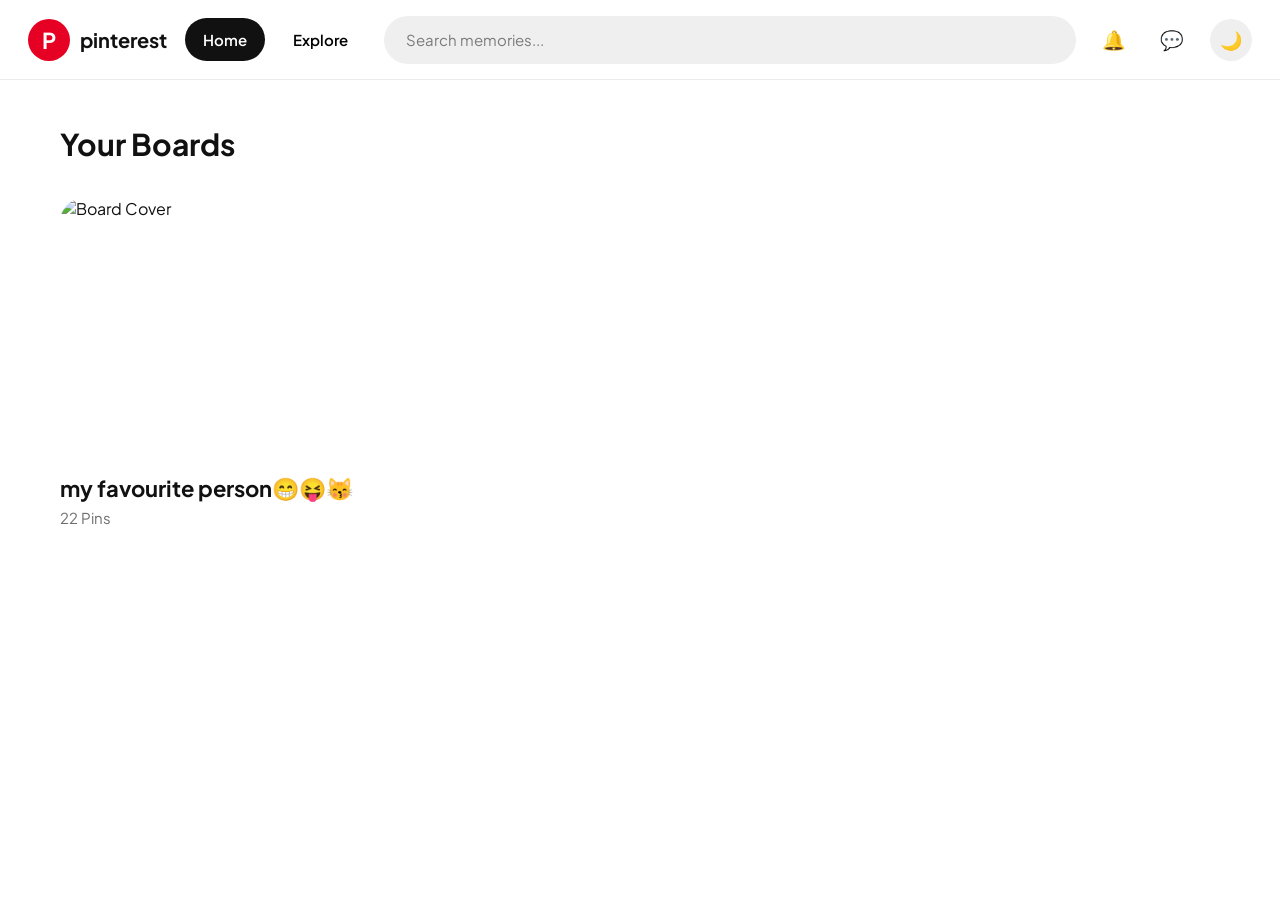
==== index.html @ 060977f8 "Add files via upload" ====
<!DOCTYPE html>
<html lang="en">

<head>

<meta charset="UTF-8">
<meta name="viewport" content="width=device-width, initial-scale=1.0">

<title>our pinterest ❤️</title>

<link rel="stylesheet" href="style.css">

<link rel="preconnect" href="https://fonts.googleapis.com">
<link rel="preconnect" href="https://fonts.gstatic.com" crossorigin>

<link href="https://fonts.googleapis.com/css2?family=Plus+Jakarta+Sans:wght@400;500;600;700;800&family=Bodoni+Moda:wght@400;500;600;700&display=swap" rel="stylesheet">

</head>

<body>

<header class="navbar">

    <div class="logo">
        <div class="logo-circle">P</div>
        <span>pinterest</span>
    </div>

    <nav class="nav-links">

        <button class="active" id="homeButton">
            Home
        </button>

        <button id="exploreButton">
            Explore
        </button>

    </nav>

    <div class="search-area">

        <input
            type="text"
            id="searchBox"
            placeholder="Search memories..."
            autocomplete="off">

    </div>

    <div class="icons">

        <span id="notificationButton">🔔</span>

        <span id="messageButton">💬</span>

    </div>

   <div class="profile" id="darkModeButton">

    🌙

</div>

</header>



<main class="homepage" id="homepage">

    <h2>Your Boards</h2>

    <div class="boards">

        <a href="#" class="board-card" id="boardLink">

            <img src="images/us4.jpg" alt="Board Cover">

            <div class="board-info">

                <h3>my favourite person😁😝😽</h3>

                <p>22 Pins</p>

            </div>

        </a>

    </div>

</main>



<section class="board-page hidden" id="boardPage">

    <div class="board-header">

        <img
            src="images/us4.jpg"
            class="board-avatar">

        <h1>my favourite person😁😝😽</h1>

        <p>A collection of my favourite memories ❤️</p>

    </div>

    <div class="pins">

        <!-- HER -->
       <div class="pin note" data-tags="note intro">

            <h3>NOTE 😭❤️</h3>

            <p>

                i know you're completely aware that i didn't make this by myself because,
                from your attempts to tell me that ai prompt stuff, that im like a 60 year old when it comes to
                (or CS in general 😭), so obviously ChatGPT helped me. Aana adhukey it took me like 67 prompts (hehe, ila but actually oru 70-ish maari eduthuchu)

                BUT I can promise this whole idea was completely mine.

                Namma annikku "what reminds you of me" nu pinterest la pantu irukumbodhu dhaan thonuchu. So i've been making this for almost a month now

                I thought it'd be cute and that you'd appreciate it.But i apologise if its a lame idea cause i had to use AI to make it.

                still.... 

                I hope you like it.

            </p>

        </div>

        <div class="pin tall">
            <img
                src="images/her1.jpg"
                data-caption="mwahh ❤️"
                data-tags="her pretty beautiful cute">
        </div>
<div class="pin">

            <img
                src="images/IMG_3266.jpg"
                data-caption="hehehe ussss ❤️😝"
                data-tags="us together couple cute memories">

        </div>


        <div class="pin">
            <img
                src="images/her2.jpg"
                data-caption="mwahh ❤️"
                data-tags="her pretty beautiful cute">
        </div>




        <div class="pin">

            <img
                src="images/hgf.jpg"
                data-caption="hehe ur hot"
                data-tags="hot pretty funny her gorgeous">

        </div>



        <div class="pin">

            <img
                src="images/platonic.png"
                data-caption="yes, we're def platonic"
                data-tags="platonic screenshot text funny">

        </div>



        <div class="pin tall">

            <img
                src="images/1stpic.jpg"
                data-caption="this is the first ever pic i took of u (fyi ur imitating gayathri mam)"
                data-tags="first photo her memory school">

        </div>



        <div class="pin">

            <img
                src="images/1stpic2gether.png"
                data-caption="this is our first pic together (i think) ❤️"
                data-tags="first together us memory">

        </div>

            <!-- HAPPY SIX MONTHS -->

       <div class="pin note" data-tags="note love">
            <h3>❤️😝😘😽</h3>

            <p>

            I LOOVVVEEEEE YOUUUU. ❤️😝😘😽

               ❤️😝😘😽 HAPPY SIX MONTHSSSS ❤️😝😘😽

            </p>

        </div>



        <!-- MORE PHOTOS -->

        <div class="pin">

            <img
                src="images/IMG_3162.jpg"
                data-caption="mwahh ❤️"
                data-tags="her pretty beautiful us memory">

        </div>



        <div class="pin tall">

            <img
                src="images/medrawing.jpeg"
                data-caption="as promised... konjam kolaaru ah iruku 😭 but this is the best i can do ❤️"
                data-tags="drawing art sketch me cute funny">

        </div>



        


        <div class="pin tall">

            <img
                src="images/IMG_3289.jpg"
                data-caption="mwahh ❤️"
                data-tags="her pretty beautiful">

        </div>



        <!-- SCREENSHOTS -->

        <div class="pin">

            <img
                src="images/herilu.png"
                data-caption="ur first i love you (that counts) ❤️"
                data-tags="love ilu first screenshot text her">

        </div>



        <div class="pin">

            <img
                src="images/bemyg.png"
                data-caption="you asking me to be your gf 😝😘"
                data-tags="proposal be my girlfriend screenshot first text">

        </div>



        <div class="pin">

            <img
                src="images/hypedbemyg.png"
                data-caption="also you asking me to be your gf (that counts 😭)"
                data-tags="proposal be my girlfriend screenshot funny text, firsts, first, screenshot">

        </div>



        <div class="pin">

            <img
                src="images/herlugn.png"
                data-caption="ur first love you good night ❤️"
                data-tags="love goodnight lugn screenshot text her">

        </div>



        <!-- OUR FIRSTS -->

       <div class="pin note" data-tags="note firsts">

            <h3>our firsts ❤️</h3>

            <p>

                So ummm, there are some screenshots here. and like two photos? yeah. two

                They're some of our firsts that I could find. Plus you calling us platonic

                I thought it'd be cute to include them. I've been going through our chats for a long time looking for stuff, we text a lot
                Not that im complaining.              

                Edho, indha, dates and timings oda iruku. i love you

            </p>

        </div>



        <div class="pin">

            <img
                src="images/myilu.png"
                data-caption="my first i love you (that counts) ❤️"
                data-tags="love ilu first screenshot text me">

        </div>



        <div class="pin">

            <img
                src="images/mylugn.png"
                data-caption="my first love you good night ❤️"
                data-tags="love goodnight lugn screenshot text me">

        </div>



        <div class="pin">

            <img
                src="images/2nd1stilu.png"
                data-caption="second first i love you ❤️"
                data-tags="love ilu first screenshot second text">

        </div>
        <!-- US ❤️ -->

        <div class="pin">

            <img
                src="images/us1.jpg"
                data-caption="hehehe ussss ❤️😝"
                data-tags="us together couple cute memories selfie">

        </div>



        <div class="pin tall">

            <img
                src="images/us2.jpg"
                data-caption="hehehe ussss ❤️😝"
                data-tags="us together couple cute memories">

        </div>



        <div class="pin">

            <img
                src="images/us3.jpg"
                data-caption="hehehe ussss ❤️😝"
                data-tags="us together couple cute memories">

        </div>



        <!-- LAST PHOTO -->

        <div class="pin">

            <img
                src="images/IMG_3291.jpg"
                data-caption="hehehe ussss ❤️😝"
                data-tags="us together couple memories cute">

        </div>



        <!-- FINAL LETTER -->

        <div class="pin note">

            <h3>Open Last ❤️</h3>

            <p>

                Don't click this until you've looked
                through every pin.

            </p>

        </div>

    </div>

</section>

<script src="script.js"></script>

</body>

</html>
---- style.css ----
/* ==========================================================
   GOOGLE FONT
========================================================== */

@import url('https://fonts.googleapis.com/css2?family=Plus+Jakarta+Sans:wght@400;500;600;700;800&family=Bodoni+Moda:wght@400;500;600;700&display=swap');


/* ==========================================================
   RESET
========================================================== */

*{
    margin:0;
    padding:0;
    box-sizing:border-box;
}

html{
    scroll-behavior:smooth;
}

body{

    font-family:"Plus Jakarta Sans",sans-serif;

    background:#ffffff;

    color:#111111;

    transition:
    background .35s ease,
    color .35s ease;

}


/* ==========================================================
   LINKS
========================================================== */

a{

    text-decoration:none;

    color:inherit;

}


/* ==========================================================
   NAVBAR
========================================================== */

.navbar{

    position:sticky;

    top:0;

    z-index:1000;

    height:80px;

    padding:0 28px;

    display:flex;

    align-items:center;

    gap:18px;

    background:#ffffff;

    border-bottom:1px solid #ececec;

    transition:
    background .35s,
    border-color .35s;

}


/* ==========================================================
   LOGO
========================================================== */

.logo{

    display:flex;

    align-items:center;

    gap:10px;

    font-weight:700;

    font-size:20px;

}

.logo-circle{

    width:42px;

    height:42px;

    border-radius:50%;

    background:#e60023;

    color:white;

    display:flex;

    justify-content:center;

    align-items:center;

    font-size:22px;

    font-weight:700;

}


/* ==========================================================
   NAVIGATION BUTTONS
========================================================== */

.nav-links{

    display:flex;

    align-items:center;

    gap:10px;

}

.nav-links button{

    border:none;

    background:none;

    border-radius:999px;

    padding:12px 18px;

    font-family:"Plus Jakarta Sans",sans-serif;

    font-size:15px;

    font-weight:600;

    cursor:pointer;

    transition:.25s;

}

.nav-links button:hover{

    background:#efefef;

}

.nav-links .active{

    background:#111111;

    color:white;

}


/* ==========================================================
   SEARCH BAR
========================================================== */

.search-area{

    flex:1;

}

.search-area input{

    width:100%;

    height:48px;

    border:none;

    outline:none;

    border-radius:999px;

    background:#efefef;

    padding:0 22px;

    font-size:15px;

    font-family:"Plus Jakarta Sans",sans-serif;

    transition:
    background .25s,
    color .25s;

}

.search-area input::placeholder{

    color:#7a7a7a;

}


/* ==========================================================
   RIGHT SIDE
========================================================== */

.icons{

    display:flex;

    align-items:center;

    gap:18px;

}

.icons span{

    width:40px;

    height:40px;

    border-radius:50%;

    display:flex;

    justify-content:center;

    align-items:center;

    cursor:pointer;

    font-size:19px;

    transition:.25s;

}

.icons span:hover{

    background:#efefef;

}


.profile{

    width:42px;

    height:42px;

    border-radius:50%;

    background:#efefef;

    display:flex;

    justify-content:center;

    align-items:center;

    cursor:pointer;

    transition:.25s;

    font-size:18px;

}

.profile:hover{

    background:#dddddd;

}


/* ==========================================================
   HOME PAGE
========================================================== */

.homepage{

    max-width:1450px;

    margin:auto;

    padding:45px;

}

.homepage h2{

    font-size:30px;

    margin-bottom:35px;

    font-weight:700;

}


/* ==========================================================
   BOARDS
========================================================== */

.boards{

    display:flex;

    gap:35px;

    flex-wrap:wrap;

}

.board-card{

    width:340px;

    transition:.28s;

}

.board-card:hover{

    transform:translateY(-6px);

}

.board-card img{

    width:100%;

    height:260px;

    object-fit:cover;

    border-radius:24px;

    display:block;

}

.board-info{

    margin-top:16px;

}

.board-info h3{

    font-size:22px;

    margin-bottom:6px;

}

.board-info p{

    color:#6e6e6e;

    font-size:15px;

}
/* ==========================================================
   BOARD PAGE
========================================================== */

.hidden{

    display:none;

}

.board-page{

    max-width:1450px;

    margin:auto;

    padding:40px;

}


/* ==========================================================
   BOARD HEADER
========================================================== */

.board-header{

    display:flex;

    flex-direction:column;

    align-items:center;

    text-align:center;

    margin-bottom:45px;

}

.board-avatar{

    width:120px;

    height:120px;

    border-radius:50%;

    object-fit:cover;

    margin-bottom:18px;

    box-shadow:0 8px 25px rgba(0,0,0,.12);

}

.board-header h1{

    font-size:34px;

    font-weight:700;

    margin-bottom:10px;

}

.board-header p{

    font-size:16px;

    color:#777777;

}


/* ==========================================================
   PINTEREST MASONRY GRID
========================================================== */

.pins{

    column-count:5;

    column-gap:18px;

}

.pin{

    break-inside:avoid;

    margin-bottom:18px;

}


/* ==========================================================
   PIN CARD
========================================================== */

.pin{

    background:#ffffff;

    border-radius:20px;

    overflow:hidden;

    cursor:pointer;

    box-shadow:0 2px 12px rgba(0,0,0,.08);

    transition:
    transform .25s,
    box-shadow .25s,
    background .35s;

}

.pin:hover{

    transform:translateY(-5px);

    box-shadow:0 14px 28px rgba(0,0,0,.15);

}


/* ==========================================================
   IMAGES
========================================================== */

.pin img{

    width:100%;

    display:block;

}


/* Regular photos */

.pin.photo img{

    object-fit:cover;

}


/* Screenshots */

.pin.screenshot img{

    object-fit:contain;

    background:#f4f4f4;

    padding:10px;

}


/* Drawings */

.pin.drawing img{

    object-fit:contain;

    background:#faf7f2;

    padding:16px;

}


/* Taller pins */

.pin.tall img{

    min-height:430px;

    object-fit:cover;

}


/* Extra tall screenshots */

.pin.screenshot.tall img{

    min-height:520px;

    object-fit:contain;

}


/* ==========================================================
   NOTE CARDS
========================================================== */

.pin.note{

    background:#fffdf7;

    padding:28px;

    cursor:pointer;

}

.pin.note h3{

    font-family:"Bodoni Moda",serif;

    font-size:23px;

    margin-bottom:16px;

    color:#222222;

}

.pin.note p{

    font-family:"Bodoni Moda",serif;

    font-size:16px;

    line-height:1.8;

    color:#5d5d5d;

}


/* ==========================================================
   IMAGE HOVER
========================================================== */

.pin img{

    transition:
    transform .35s ease,
    filter .35s ease;

}

.pin:hover img{

    transform:scale(1.025);

}


/* Don't zoom screenshots */

.pin.screenshot:hover img{

    transform:none;

}


/* Don't zoom drawings */

.pin.drawing:hover img{

    transform:none;

}/* ==========================================================
   POPUP OVERLAY
========================================================== */

#imageOverlay,
.overlay{

    position:fixed;

    inset:0;

    background:rgba(0,0,0,.88);

    display:none;

    justify-content:center;

    align-items:center;

    z-index:9999;

    backdrop-filter:blur(6px);

}


/* ==========================================================
   POPUP CARD
========================================================== */

.popup-card,
.card{

    width:min(1000px,92vw);

    max-height:90vh;

    background:#ffffff;

    border-radius:24px;

    overflow:hidden;

    display:flex;

    box-shadow:0 25px 60px rgba(0,0,0,.35);

}


/* ==========================================================
   POPUP IMAGE
========================================================== */

.popup-card img,
.card img{

    width:60%;

    max-height:90vh;

    object-fit:cover;

    background:#f5f5f5;

}


/* ==========================================================
   POPUP INFO
========================================================== */

.popup-info,
.right{

    width:40%;

    padding:34px;

    display:flex;

    flex-direction:column;

}

.popup-info h2,
.right h2{

    font-size:28px;

    margin-bottom:22px;

}

.popup-info p,
.right p{

    font-size:18px;

    line-height:1.8;

    color:#555555;

    flex:1;

}

.popup-info small,
.right div{

    color:#8b8b8b;

    font-size:14px;

}


/* ==========================================================
   SCROLLBAR
========================================================== */

::-webkit-scrollbar{

    width:10px;

}

::-webkit-scrollbar-track{

    background:#f5f5f5;

}

::-webkit-scrollbar-thumb{

    background:#cfcfcf;

    border-radius:999px;

}

::-webkit-scrollbar-thumb:hover{

    background:#aaaaaa;

}


/* ==========================================================
   TEXT SELECTION
========================================================== */

::selection{

    background:#e60023;

    color:#ffffff;

}


/* ==========================================================
   SMOOTH TRANSITIONS
========================================================== */

body,
.navbar,
.board-card,
.pin,
.pin.note,
.search-area input,
.icons span,
.profile,
.board-header,
.board-info,
.popup-card,
.card{

    transition:
    background .35s ease,
    color .35s ease,
    border-color .35s ease,
    box-shadow .35s ease,
    transform .25s ease;

}


/* ==========================================================
   FADE-IN ANIMATION
========================================================== */

@keyframes fadeUp{

    from{

        opacity:0;

        transform:translateY(25px);

    }

    to{

        opacity:1;

        transform:translateY(0);

    }

}

.board-page{

    animation:fadeUp .45s ease;

}

.homepage{

    animation:fadeUp .45s ease;

}


/* ==========================================================
   RESPONSIVE
========================================================== */

@media (max-width:1400px){

    .pins{

        column-count:4;

    }

}

@media (max-width:1100px){

    .pins{

        column-count:3;

    }

}

@media (max-width:850px){

    .pins{

        column-count:2;

    }

}

@media (max-width:600px){

    .pins{

        column-count:1;

    }

    .popup-card,
    .card{

        flex-direction:column;

        width:95vw;

    }

    .popup-card img,
    .card img{

        width:100%;

        max-height:55vh;

    }

    .popup-info,
    .right{

        width:100%;

    }

}
/* ==========================================================
   DARK MODE
========================================================== */

body.dark{

    background:#111111;

    color:#f5f5f5;

}


/* ==========================================================
   NAVBAR
========================================================== */

body.dark .navbar{

    background:#111111;

    border-bottom:1px solid #2b2b2b;

}


/* ==========================================================
   LOGO
========================================================== */

body.dark .logo{

    color:#ffffff;

}

body.dark .logo-circle{

    background:#e60023;

}


/* ==========================================================
   NAVIGATION BUTTONS
========================================================== */

body.dark .nav-links button{

    color:#ffffff;

}

body.dark .nav-links button:hover{

    background:#2a2a2a;

}

body.dark .nav-links .active{

    background:#ffffff;

    color:#111111;

}


/* ==========================================================
   SEARCH BAR
========================================================== */

body.dark .search-area input{

    background:#2a2a2a;

    color:#ffffff;

}

body.dark .search-area input::placeholder{

    color:#aaaaaa;

}


/* ==========================================================
   ICONS
========================================================== */

body.dark .icons span{

    color:#ffffff;

}

body.dark .icons span:hover{

    background:#2a2a2a;

}

body.dark .profile{

    background:#2a2a2a;

    color:#ffffff;

}

body.dark .profile:hover{

    background:#3a3a3a;

}


/* ==========================================================
   HOMEPAGE
========================================================== */

body.dark .homepage{

    background:#111111;

}

body.dark .homepage h2{

    color:#ffffff;

}

body.dark .board-info h3{

    color:#ffffff;

}

body.dark .board-info p{

    color:#bdbdbd;

}


/* ==========================================================
   BOARD HEADER
========================================================== */

body.dark .board-header h1{

    color:#ffffff;

}

body.dark .board-header p{

    color:#bdbdbd;

}


/* ==========================================================
   PINS
========================================================== */

body.dark .pin{

    background:#1f1f1f;

    box-shadow:none;

}

body.dark .pin:hover{

    box-shadow:0 16px 35px rgba(0,0,0,.45);

}


/* ==========================================================
   NOTE PINS
========================================================== */

body.dark .pin.note{

    background:#252525;

}

body.dark .pin.note h3{

    color:#ffffff;

}

body.dark .pin.note p{

    color:#dddddd;

}


/* ==========================================================
   SCREENSHOTS
========================================================== */

body.dark .pin.screenshot img{

    background:#202020;

}


/* ==========================================================
   DRAWING
========================================================== */

body.dark .pin.drawing img{

    background:#202020;

}


/* ==========================================================
   POPUP
========================================================== */

body.dark .popup-card,
body.dark .card{

    background:#1f1f1f;

}

body.dark .popup-card img,
body.dark .card img{

    background:#181818;

}

body.dark .popup-info h2,
body.dark .right h2{

    color:#ffffff;

}

body.dark .popup-info p,
body.dark .right p{

    color:#dddddd;

}

body.dark .popup-info small,
body.dark .right div{

    color:#aaaaaa;

}


/* ==========================================================
   SCROLLBAR
========================================================== */

body.dark ::-webkit-scrollbar-track{

    background:#111111;

}

body.dark ::-webkit-scrollbar-thumb{

    background:#444444;

}

body.dark ::-webkit-scrollbar-thumb:hover{

    background:#666666;

}


/* ==========================================================
   IMAGE BRIGHTNESS
========================================================== */

body.dark .pin img{

    filter:brightness(.96);

}

body.dark .pin:hover img{

    filter:brightness(1);

}


/* ==========================================================
   TRANSITION
========================================================== */

body,
.navbar,
.pin,
.pin.note,
.board-header,
.board-info,
.search-area input,
.icons span,
.profile,
.popup-card,
.card{

    transition:
        background .35s ease,
        color .35s ease,
        border-color .35s ease,
        box-shadow .35s ease,
        filter .35s ease;

}
/* ==========================================================
   FINAL POLISH
========================================================== */

/* Slightly rounded images */

.pin img{

    border-radius:20px;

}


/* Better board hover */

.board-card img{

    transition:
        transform .35s ease,
        filter .35s ease;

}

.board-card:hover img{

    transform:scale(1.02);

}


/* Better spacing between notes */

.pin.note{

    display:flex;

    flex-direction:column;

    justify-content:center;

    min-height:220px;

}


/* Better paragraph spacing */

.pin.note p{

    margin-top:12px;

}


/* Images load nicely */

.pin img{

    opacity:0;

    animation:fadeImage .5s forwards;

}

@keyframes fadeImage{

    from{

        opacity:0;

    }

    to{

        opacity:1;

    }

}


/* Popup image */

.card img{

    transition:transform .35s ease;

}

.card img:hover{

    transform:scale(1.01);

}


/* Search highlight */

.pin.searchMatch{

    outline:4px solid #e60023;

    outline-offset:4px;

}


/* Better buttons */

.nav-links button,
.profile,
.icons span{

    user-select:none;

}


/* Disable image dragging */

img{

    user-select:none;

    -webkit-user-drag:none;

}


/* Better popup text */

.right{

    overflow-y:auto;

}

.right::-webkit-scrollbar{

    width:8px;

}


/* Footer spacing */

footer{

    margin-top:60px;

    text-align:center;

    color:#888;

    font-size:14px;

}


/* ==========================================================
   DESKTOP ONLY
========================================================== */

@media (min-width:1200px){

    .homepage{

        padding-left:60px;

        padding-right:60px;

    }

    .board-page{

        padding-left:60px;

        padding-right:60px;

    }

}


/* ==========================================================
   LARGE SCREENS
========================================================== */

@media (min-width:1700px){

    .pins{

        column-count:6;

    }

}


/* ==========================================================
   SMALL LAPTOPS
========================================================== */

@media (max-width:1350px){

    .pins{

        column-count:4;

    }

}


/* ==========================================================
   NICE FOCUS STATES
========================================================== */

button:focus,
input:focus{

    outline:none;

}


/* ==========================================================
   END
========================================================== */
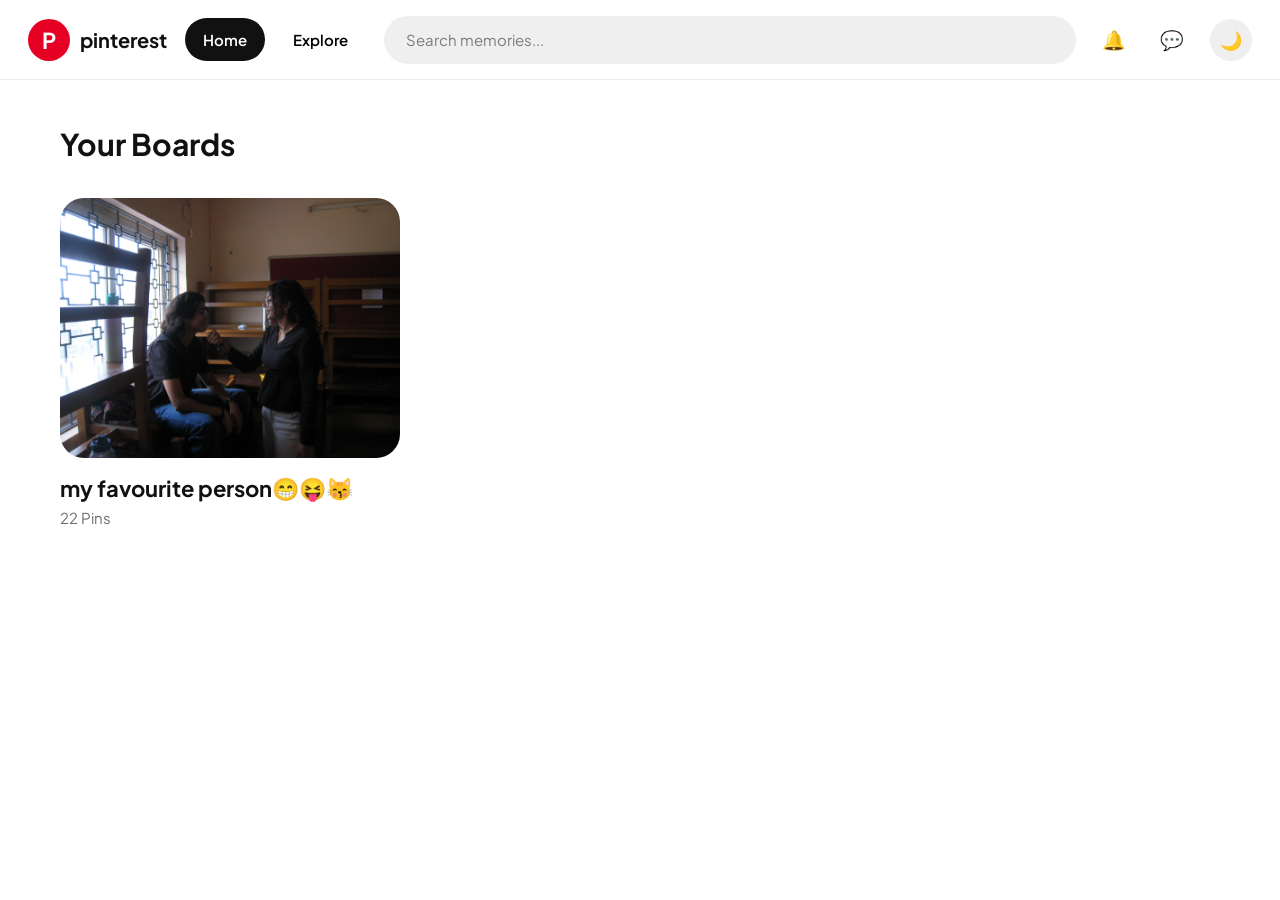
==== commit bc808943: "Update index.html" ====
--- a/index.html
+++ b/index.html
@@ -74,7 +74,7 @@
 
         <a href="#" class="board-card" id="boardLink">
 
-            <img src="images/us4.jpg" alt="Board Cover">
+            <img src="images/us4.JPG" alt="Board Cover">
 
             <div class="board-info">
 
@@ -97,7 +97,7 @@
     <div class="board-header">
 
         <img
-            src="images/us4.jpg"
+            src="images/us4.JPG"
             class="board-avatar">
 
         <h1>my favourite person😁😝😽</h1>
@@ -151,7 +151,7 @@
 
         <div class="pin">
             <img
-                src="images/her2.jpg"
+                src="images/her2.JPG"
                 data-caption="mwahh ❤️"
                 data-tags="her pretty beautiful cute">
         </div>
@@ -223,7 +223,7 @@
         <div class="pin">
 
             <img
-                src="images/IMG_3162.jpg"
+                src="images/IMG_3162.JPG"
                 data-caption="mwahh ❤️"
                 data-tags="her pretty beautiful us memory">
 
@@ -248,7 +248,7 @@
         <div class="pin tall">
 
             <img
-                src="images/IMG_3289.jpg"
+                src="images/IMG_3289.JPG"
                 data-caption="mwahh ❤️"
                 data-tags="her pretty beautiful">
 
@@ -387,7 +387,8 @@
                 data-tags="us together couple cute memories">
 
         </div>
-
+        
+       
 
 
         <!-- LAST PHOTO -->
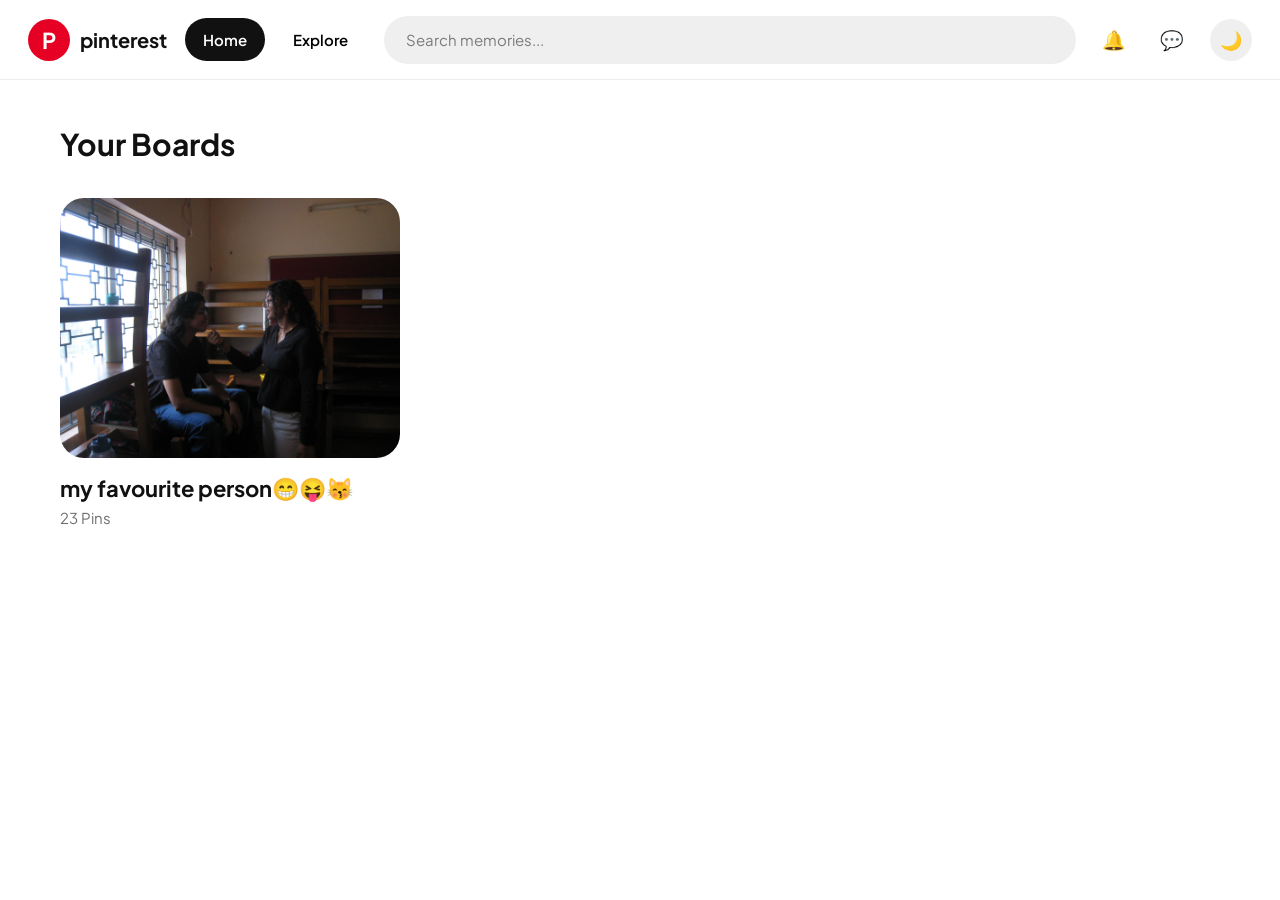
==== commit 8b402f8c: "Update index.html" ====
--- a/index.html
+++ b/index.html
@@ -6,7 +6,7 @@
 <meta charset="UTF-8">
 <meta name="viewport" content="width=device-width, initial-scale=1.0">
 
-<title>our pinterest ❤️</title>
+<title>iykyk</title>
 
 <link rel="stylesheet" href="style.css">
 
@@ -80,7 +80,7 @@
 
                 <h3>my favourite person😁😝😽</h3>
 
-                <p>22 Pins</p>
+                <p>23 Pins</p>
 
             </div>
 
@@ -115,13 +115,18 @@
 
             <p>
 
-                i know you're completely aware that i didn't make this by myself because,
-                from your attempts to tell me that ai prompt stuff, that im like a 60 year old when it comes to
-                (or CS in general 😭), so obviously ChatGPT helped me. Aana adhukey it took me like 67 prompts (hehe, ila but actually oru 70-ish maari eduthuchu)
-
-                BUT I can promise this whole idea was completely mine.
-
-                Namma annikku "what reminds you of me" nu pinterest la pantu irukumbodhu dhaan thonuchu. So i've been making this for almost a month now
+                i know you're completely aware that i didn't make this by myself because, &ensp;
+                from your attempts to tell me that ai prompt stuff, you know that enakum coding ku romba dhooram
+                (or CS in general 😭), so obviously ChatGPT helped me. But now i know some stuff to a level. un aluvukku ila
+                and it throws millions and millions of errors for no reason. &emsp; Okay anyways, chatgpt use panadhukey
+                
+                it took me like 113 prompts 
+                (ila but it took like 7 5ish before it strted getting bad so i had to create like branches and
+                it genuinely came to close to that)
+
+                BUT I can promise this whole idea was completely mine. &emsp;
+
+                Namma annikku "what do i remind you off" nu pinterest la pantu irukumbodhu dhaan thonuchu. So i've been making this for almost a month now
 
                 I thought it'd be cute and that you'd appreciate it.But i apologise if its a lame idea cause i had to use AI to make it.
 
@@ -137,25 +142,33 @@
             <img
                 src="images/her1.jpg"
                 data-caption="mwahh ❤️"
-                data-tags="her pretty beautiful cute">
+                data-tags="her pretty beautiful cute me you ">
         </div>
 <div class="pin">
 
             <img
-                src="images/IMG_3266.jpg"
+                src="images/IMG_3266.JPG"
                 data-caption="hehehe ussss ❤️😝"
                 data-tags="us together couple cute memories">
 
         </div>
-
+ <div class="pin">
+
+            <img
+                src="images/platonic.png"
+                data-caption="yes, we're def platonic"
+                data-tags="platonic screenshot text funny screenshots">
+
+        </div>
 
         <div class="pin">
             <img
                 src="images/her2.JPG"
                 data-caption="mwahh ❤️"
-                data-tags="her pretty beautiful cute">
-        </div>
-
+                data-tags="her pretty beautiful cute me you">
+        </div>
+
+    
 
 
 
@@ -164,20 +177,13 @@
             <img
                 src="images/hgf.jpg"
                 data-caption="hehe ur hot"
-                data-tags="hot pretty funny her gorgeous">
-
-        </div>
-
-
-
-        <div class="pin">
-
-            <img
-                src="images/platonic.png"
-                data-caption="yes, we're def platonic"
-                data-tags="platonic screenshot text funny">
-
-        </div>
+                data-tags="hot pretty funny her gorgeous me you">
+
+        </div>
+
+
+
+       
 
 
 
@@ -186,7 +192,7 @@
             <img
                 src="images/1stpic.jpg"
                 data-caption="this is the first ever pic i took of u (fyi ur imitating gayathri mam)"
-                data-tags="first photo her memory school">
+                data-tags="first photo her memory school firsts you me">
 
         </div>
 
@@ -197,13 +203,13 @@
             <img
                 src="images/1stpic2gether.png"
                 data-caption="this is our first pic together (i think) ❤️"
-                data-tags="first together us memory">
+                data-tags="first together us memory firsts us">
 
         </div>
 
             <!-- HAPPY SIX MONTHS -->
 
-       <div class="pin note" data-tags="note love">
+       <div class="pin note" data-tags="note love notes">
             <h3>❤️😝😘😽</h3>
 
             <p>
@@ -225,7 +231,7 @@
             <img
                 src="images/IMG_3162.JPG"
                 data-caption="mwahh ❤️"
-                data-tags="her pretty beautiful us memory">
+                data-tags="her pretty beautiful memory you me">
 
         </div>
 
@@ -236,11 +242,18 @@
             <img
                 src="images/medrawing.jpeg"
                 data-caption="as promised... konjam kolaaru ah iruku 😭 but this is the best i can do ❤️"
-                data-tags="drawing art sketch me cute funny">
-
-        </div>
-
-
+                data-tags="drawing art sketch  funny">
+
+        </div>
+
+ <div class="pin">
+
+            <img
+                src="images/mylugn.png"
+                data-caption="my first love you good night ❤️"
+                data-tags="love goodnight lugn screenshot text me" firsts first>
+
+        </div>
 
         
 
@@ -250,7 +263,7 @@
             <img
                 src="images/IMG_3289.JPG"
                 data-caption="mwahh ❤️"
-                data-tags="her pretty beautiful">
+                data-tags="her pretty beautiful you me">
 
         </div>
 
@@ -263,7 +276,7 @@
             <img
                 src="images/herilu.png"
                 data-caption="ur first i love you (that counts) ❤️"
-                data-tags="love ilu first screenshot text her">
+                data-tags="love ilu first screenshot text her firsts screenshots">
 
         </div>
 
@@ -274,7 +287,7 @@
             <img
                 src="images/bemyg.png"
                 data-caption="you asking me to be your gf 😝😘"
-                data-tags="proposal be my girlfriend screenshot first text">
+                data-tags="proposal be my girlfriend screenshot first text firsts screenshots">
 
         </div>
 
@@ -296,7 +309,7 @@
             <img
                 src="images/herlugn.png"
                 data-caption="ur first love you good night ❤️"
-                data-tags="love goodnight lugn screenshot text her">
+                data-tags="love goodnight lugn screenshot text her firsts screenshots">
 
         </div>
 
@@ -304,7 +317,7 @@
 
         <!-- OUR FIRSTS -->
 
-       <div class="pin note" data-tags="note firsts">
+       <div class="pin note" data-tags="note firsts notes note">
 
             <h3>our firsts ❤️</h3>
 
@@ -312,9 +325,9 @@
 
                 So ummm, there are some screenshots here. and like two photos? yeah. two
 
-                They're some of our firsts that I could find. Plus you calling us platonic
-
-                I thought it'd be cute to include them. I've been going through our chats for a long time looking for stuff, we text a lot
+                They're some of our firsts that I could find. Plus you calling us platonic ( its funnyyy)
+
+                I thought it'd be cute to include them. I've been going through our chats for a long time looking for stuff, we've texted a lot
                 Not that im complaining.              
 
                 Edho, indha, dates and timings oda iruku. i love you
@@ -330,21 +343,13 @@
             <img
                 src="images/myilu.png"
                 data-caption="my first i love you (that counts) ❤️"
-                data-tags="love ilu first screenshot text me">
-
-        </div>
-
-
-
-        <div class="pin">
-
-            <img
-                src="images/mylugn.png"
-                data-caption="my first love you good night ❤️"
-                data-tags="love goodnight lugn screenshot text me">
-
-        </div>
-
+                data-tags="love ilu first screenshot text me screenshots">
+
+        </div>
+
+
+
+       
 
 
         <div class="pin">
@@ -352,7 +357,7 @@
             <img
                 src="images/2nd1stilu.png"
                 data-caption="second first i love you ❤️"
-                data-tags="love ilu first screenshot second text">
+                data-tags="love ilu first screenshot second text firsts screenshots">
 
         </div>
         <!-- US ❤️ -->
@@ -396,11 +401,14 @@
         <div class="pin">
 
             <img
-                src="images/IMG_3291.jpg"
+                src="images/IMG_3291.JPG"
                 data-caption="hehehe ussss ❤️😝"
                 data-tags="us together couple memories cute">
 
         </div>
+<!-- ===========================
+     CUSTOM POPUP
+=========================== -->
 
 
 
@@ -408,12 +416,11 @@
 
         <div class="pin note">
 
-            <h3>Open Last ❤️</h3>
+            <h3> open lastt </h3>
 
             <p>
 
-                Don't click this until you've looked
-                through every pin.
+               meedhi elathaiyum paathuta na open this
 
             </p>
 
@@ -424,6 +431,7 @@
 </section>
 
 <script src="script.js"></script>
+    
 
 </body>
 
--- a/style.css
+++ b/style.css
@@ -1502,4 +1502,4 @@
 
 /* ==========================================================
    END
-========================================================== */+========================================================== */
